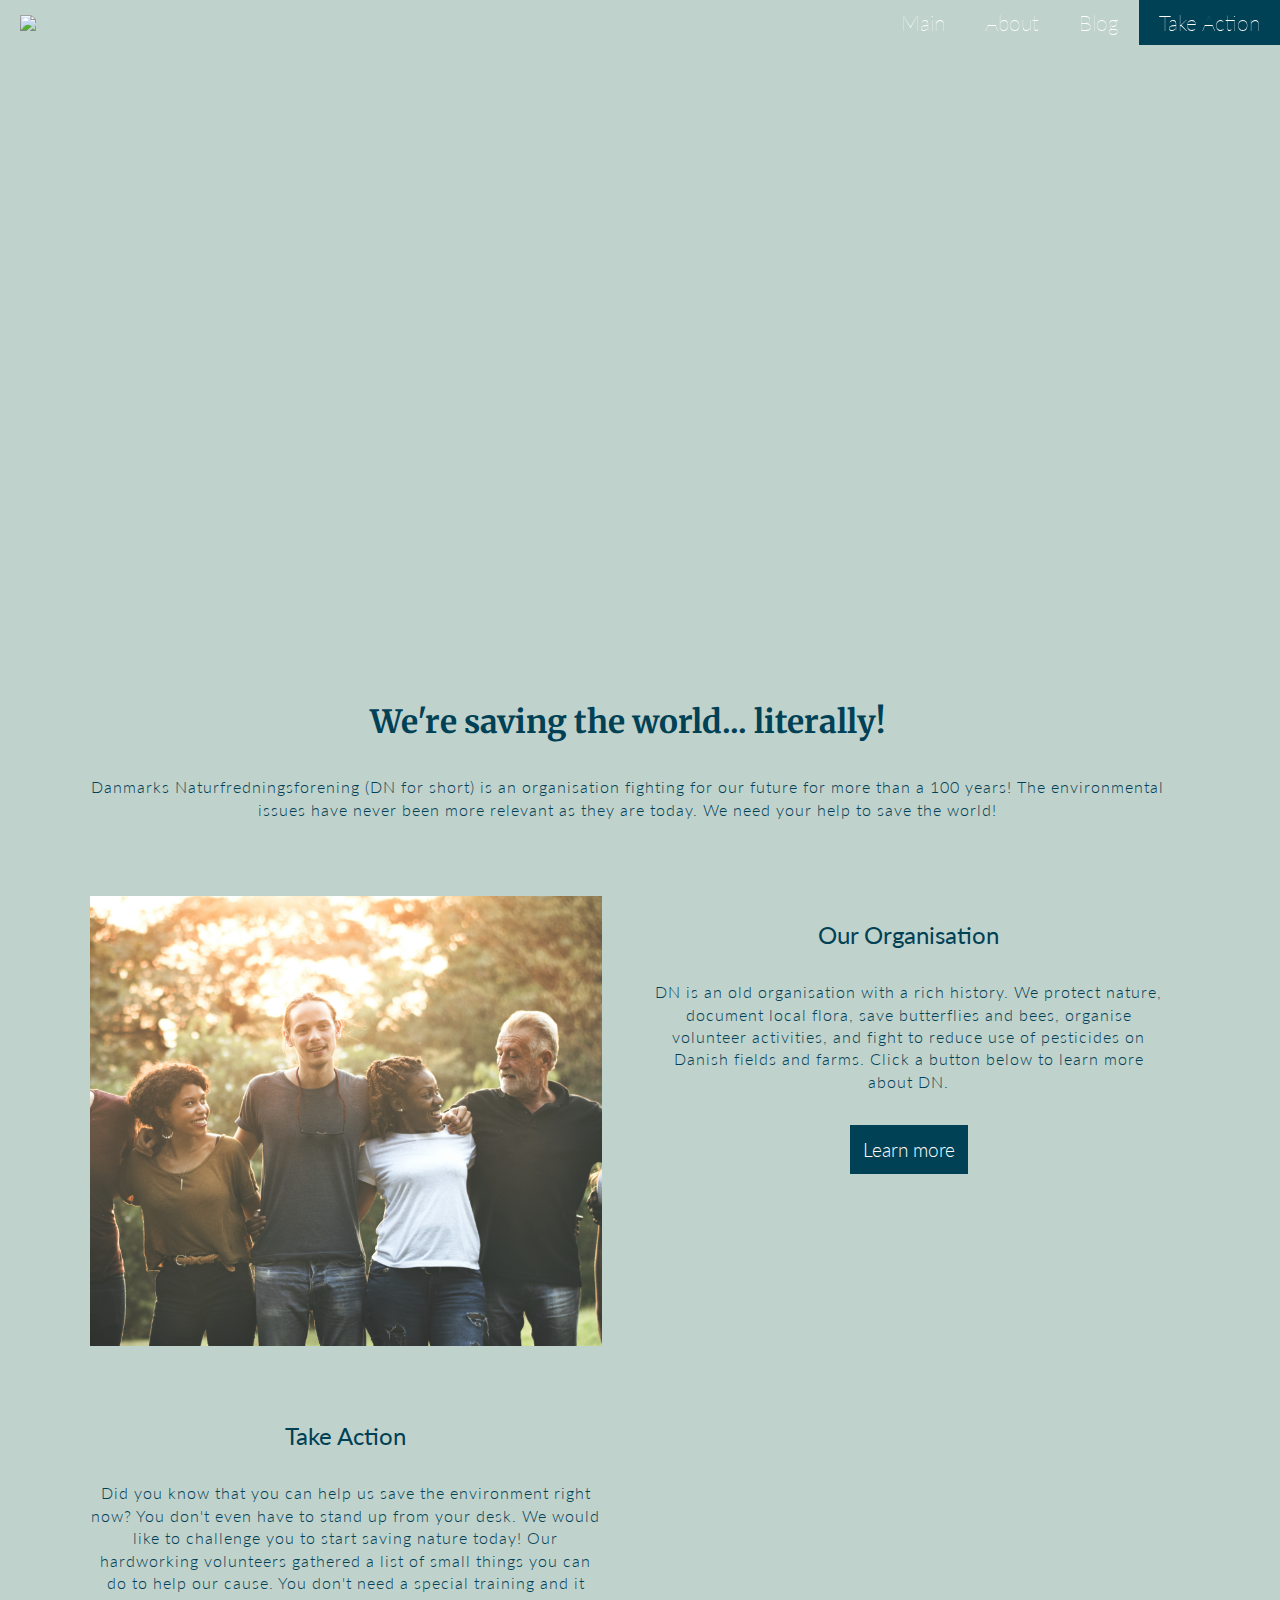
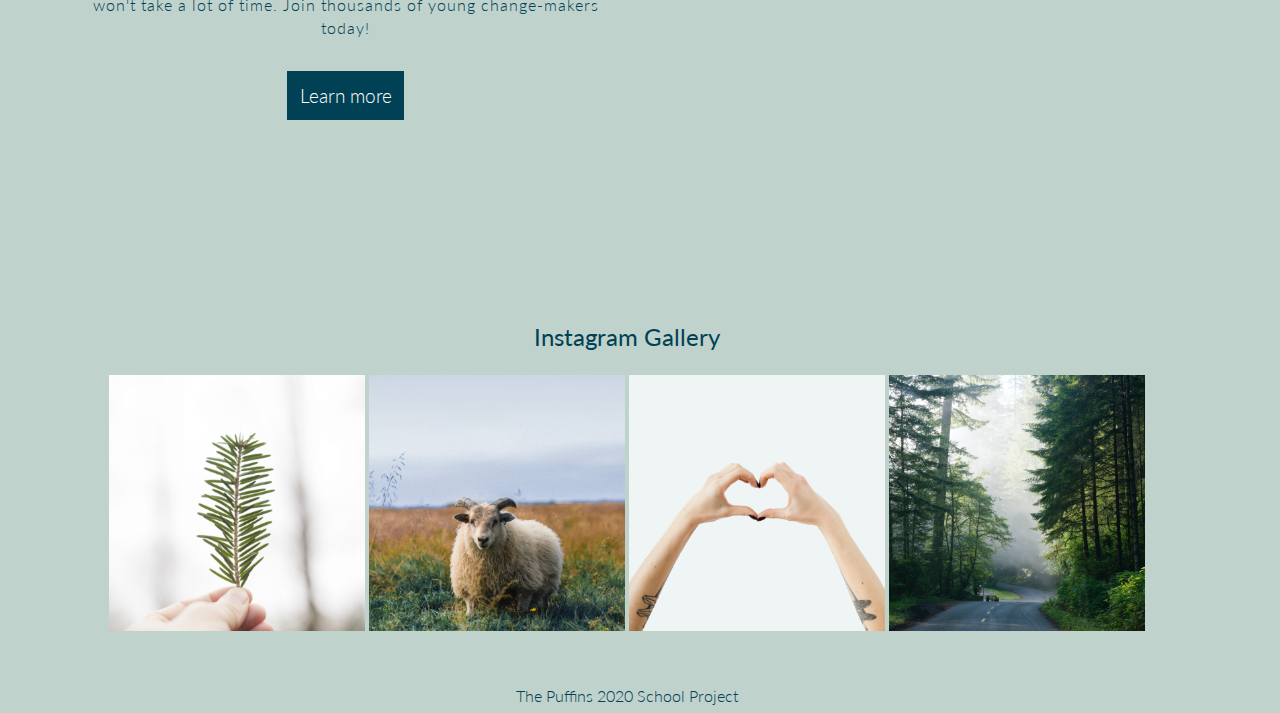
==== index.html @ 9ca1e56c "commit" ====
<!DOCTYPE html>
<html lang="english">

<head>
    <meta charset="utf-8">
    <meta name="viewport" content="width=device-width, initial-scale=1.0">
    <title>#5things you can do to save the world!</title>
    <link rel="stylesheet" href="style.css">
</head>

<body>

    <nav>
        <div id="logo"><a href="index.html"><img src="http://dn-brandguide.dk.dev.gorm.agency/wp-content/themes/GLZiStandardWordpress/images/dn-logo.png"></a></div>
        <ul>
            <li><a href="index.html">Main</a></li>
            <li><a href="about.html">About</a></li>
            <li><a href="soon.html">Blog</a></li>
            <li class="wow"><a href="action.html">Take Action</a></li>
        </ul>
    </nav>
 <header></header>
    <div class="content">


        <article>
            <h2>We're saving the world... literally!</h2>
            <p>Danmarks Naturfredningsforening (DN for short) is an organisation fighting for our future for more than a 100 years! The environmental issues have never been more relevant as they are today. We need your help to save the world!</p>
        </article>

        <div class="picture1"></div>
        <div class="description1">
            <h3>Our Organisation</h3>
            <p>DN is an old organisation with a rich history. We protect nature, document local flora, save butterflies and bees, organise volunteer activities, and fight to reduce use of pesticides on Danish fields and farms. Click a button below to learn more about DN.</p>

            <a href="about.html"><button>Learn more</button></a>


        </div>

        <div class="picture2"></div>
        <div class="description2">
            <h3>Take Action</h3>
            <p>Did you know that you can help us save the environment right now? You don't even have to stand up from your desk. We would like to challenge you to start saving nature today! Our hardworking volunteers gathered a list of small things you can do to help our cause. You don't need a special training and it won't take a lot of time. Join thousands of young change-makers today! </p>

            <a href="action.html"><button>Learn more</button></a>

        </div>

        <div class="gallery">
            <h3>Instagram Gallery</h3>

            <img src="img/insta1.png">
            <img src="img/insta2.png">
            <img src="img/insta3.png">
            <img src="img/insta4.png">

        </div>

        <footer>The Puffins 2020 School Project</footer>
    </div>
</body>

</html>
---- style.css ----
@import url('https://fonts.googleapis.com/css2?family=Lato:ital,wght@0,100;0,300;0,400;0,700;1,100;1,300;1,400;1,700&family=Merriweather:ital,wght@0,300;0,400;0,700;0,900;1,300;1,400;1,700;1,900&display=swap');

body {
    background-color: #C0D2CC;
    font-family: 'Lato', sans-serif;
    font-weight: 300;
    color: #004155;
    margin: 0px;
    overflow-x: hidden
}

button {
    background-color: #004155;
    padding: 0.8rem;
    font-size: 1.2rem;
    font-weight: 300;
    border: none;
    color: white;
    outline: none;
    margin: 0.5rem;
    font-family: 'Lato', sans-serif;
}

button > a {
    color:white;
}

p > a {
    color: #EDE937;
    padding: 1px;
}

p > a:hover {
    background-color: #004155;
}

p > a:active {
    background-color: #EDE937;
}

nav {
    color: white;
    font-size: 1.3rem;
    position: sticky;
    z-index: 5;
    top: 0;
}

ul {
    display: flex;
    flex-flow: nowrap;
    flex-direction: row;
    justify-content: flex-end;
    list-style: none;
    margin: 0;
    padding: 0;
}

ul .wow {
    background-color: #004155;
}

li {
    padding: 10px;
}

nav a {
    color: white;
    text-decoration: none;
    padding: 10px;
}

nav a:hover,
nav li:hover {
    background-color: #004155;
    border: none;
}

nav a:active,
nav li:active,
button:active,
button:hover {
    background-color: #EDE937;
    color: #004155;
    border: none;
}

#logo {
    position: absolute;
    z-index: 5;
    top: 10px;
    left: 10px;
}

#title {
    position: absolute;
    top: 35%;
    left: 3%;
    padding: 1rem;
    width: 35%;
}

a {
    text-decoration: none;
    font-weight: 100;
}

/*Text Decoration*/

h1 {
    font-family: 'Merriweather', serif;
    font-size: 3rem;
    text-transform: capitalize;
}

h2 {
    font-family: 'Merriweather', serif;
    font-size: 2rem;
}

h3 {
    font-size: 1.5rem;
    font-weight: 400;
}

p {
    padding-top: 0.5rem;
    padding-bottom: 0.5rem;
    line-height: 1.4rem;
    letter-spacing: 1px;
}

/*Images*/

.gallery > img {
    height: 20vw;
    width: 20vw;
}

.gallery > img:hover {
    filter:brightness(110%);
}

/*Slides with challenges*/

#all_slides {}

.slide {
    border: 3px white solid;
    height: 400px;
    width: 600px;
    border-radius: 1rem;
    position: absolute;
    margin: 1rem;
    padding: 1rem;
}

.slide:hover {
    -webkit-animation: bounce-top 0.9s both;
    animation: bounce-top 0.9s both;
}

.slide:hover {
	-webkit-animation: slide-top 0.5s cubic-bezier(0.250, 0.460, 0.450, 0.940) both;
	        animation: slide-top 0.5s cubic-bezier(0.250, 0.460, 0.450, 0.940) both;
}

.position1 {
    left: 37%;
    top: 23%;
}

.position2 {
    left: 40%;
    top: 26%
}

.position3 {
    left: 43%;
    top: 29%;
}

.position4 {
    left: 46%;
    top: 32%
}

.position5 {
    left: 49%;
    top: 35%;
}

#one {
    background-color: #B7CAD4;
}

#two {
    background-color: #8F8582;
}

#three {
    background-color: #3C6359;
}

#four {
    background-color: #EDE937;
}

#five {
    background-color: #C0D2CC;
}

/*Grid on index page*/

.content {
    display: grid;
    grid-gap: 4vw;
    grid-template-columns: 40vw 40vw;
    grid-template-areas:
        "article article"
        "pic1 desc1"
        "desc2 pic2"
        "gallery gallery"
        "footer footer";
    margin-left: 7vw;
    margin-right: 7vw;
    text-align: center;
}

header {
    background-image: url("img/woman.png");
    background-repeat: no-repeat;
    background-size: cover;
    background-position:center;
    height: 70vh;
    width: 100%;
    top: 0px;
    left: 0px;
    z-index: 1;
}

article {
    grid-area: article;
}

.picture1 {
    grid-area: pic1;
    background-image: url(img/people1.png);
    background-size:cover;
    background-repeat:no-repeat;
    width: 100%;
    min-height: 50vh;
}

.description1 {
    grid-area: desc1;
    text-align: center;
}

.picture2 {
    grid-area: pic2;
    background-image: url(img/people2.png);
    background-size:cover;
    background-repeat:no-repeat;
    width: 100%;
    min-height: 50vh;
}

.description2 {
    grid-area: desc2;
}

.gallery {
    grid-area: gallery;
}

footer {
    grid-area: footer;
    margin-bottom: 0.5rem;
}

/*Animations*/

/* ----------------------------------------------
 * Generated by Animista on 2020-10-13 11:2:57
 * Licensed under FreeBSD License.
 * See http://animista.net/license for more info.
 * w: http://animista.net, t: @cssanimista
 * ---------------------------------------------- */

/**
 * ----------------------------------------
 * animation slide-top
 * ----------------------------------------
 */
@-webkit-keyframes slide-top {
  0% {
    -webkit-transform: translateY(0);
            transform: translateY(0);
  }
  100% {
    -webkit-transform: translateY(-100px);
            transform: translateY(-100px);
  }
}
@keyframes slide-top {
  0% {
    -webkit-transform: translateY(0);
            transform: translateY(0);
  }
  100% {
    -webkit-transform: translateY(-100px);
            transform: translateY(-100px);
  }
}
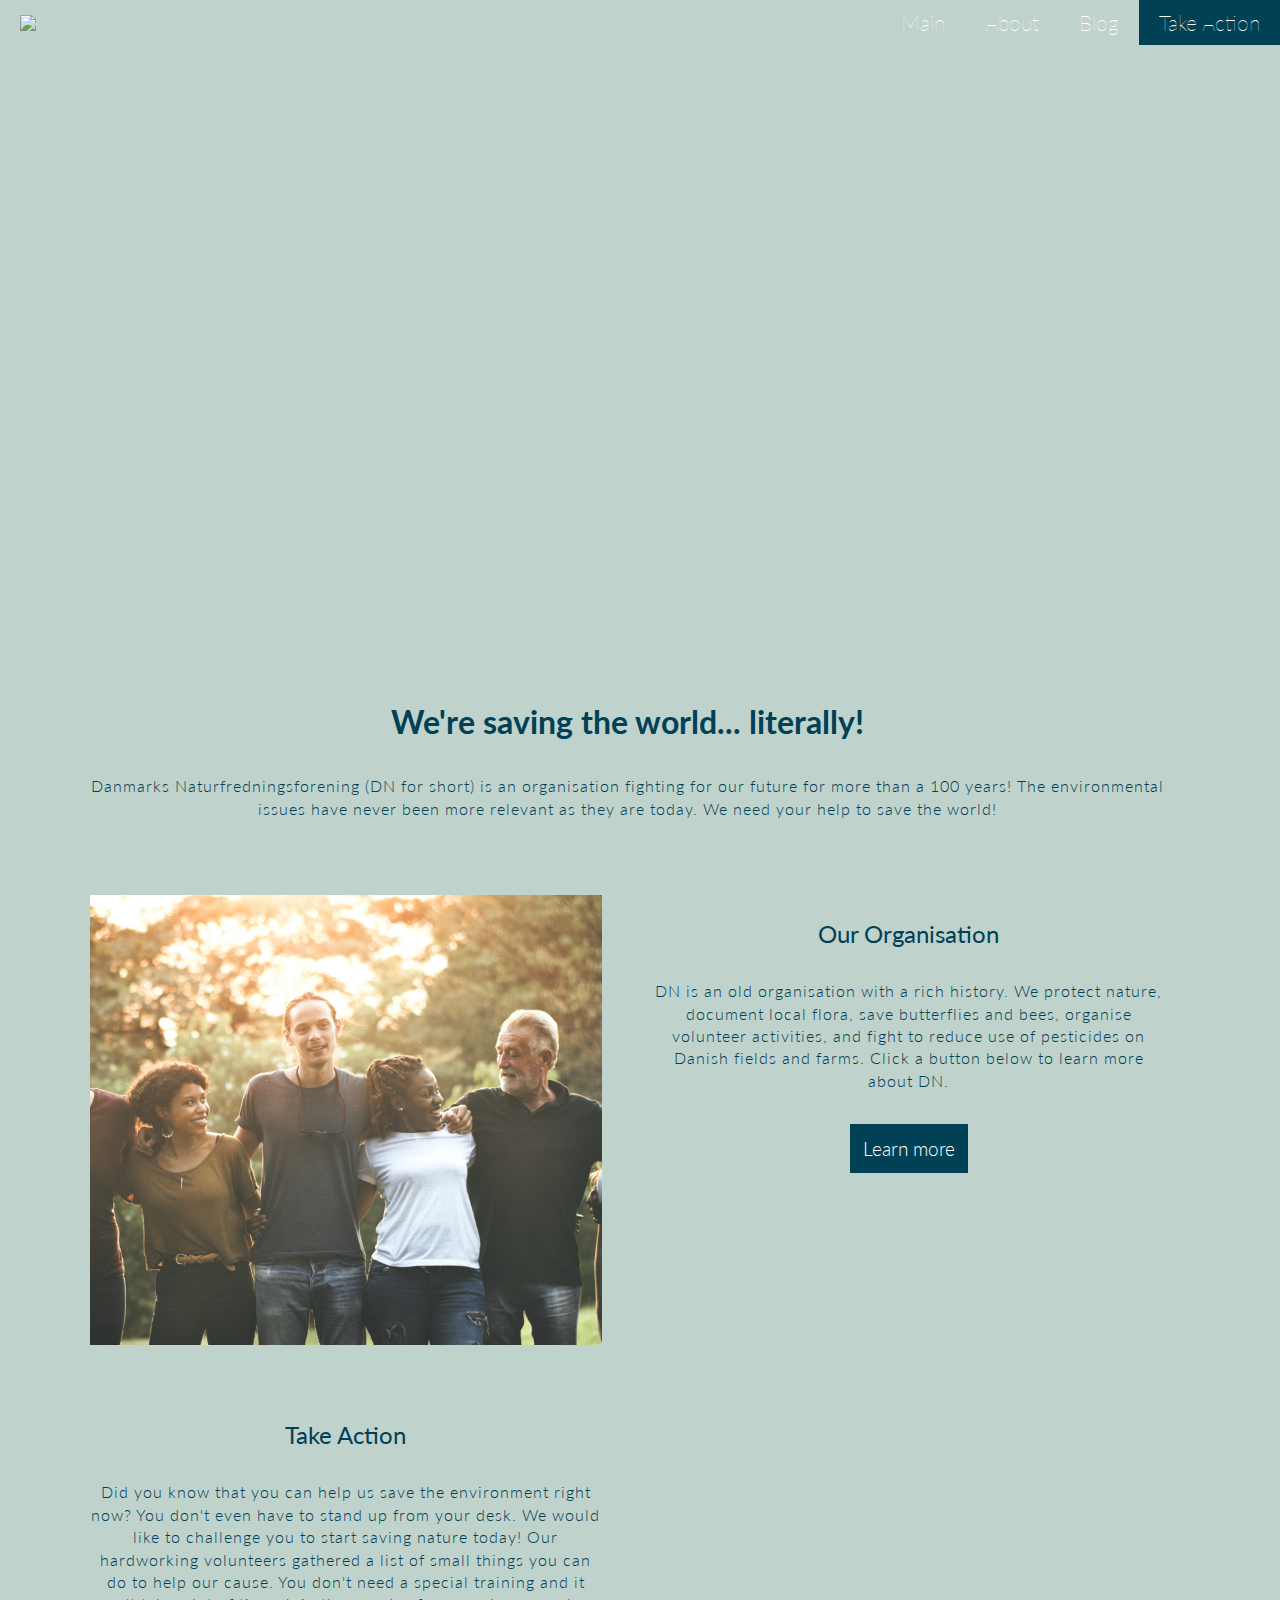
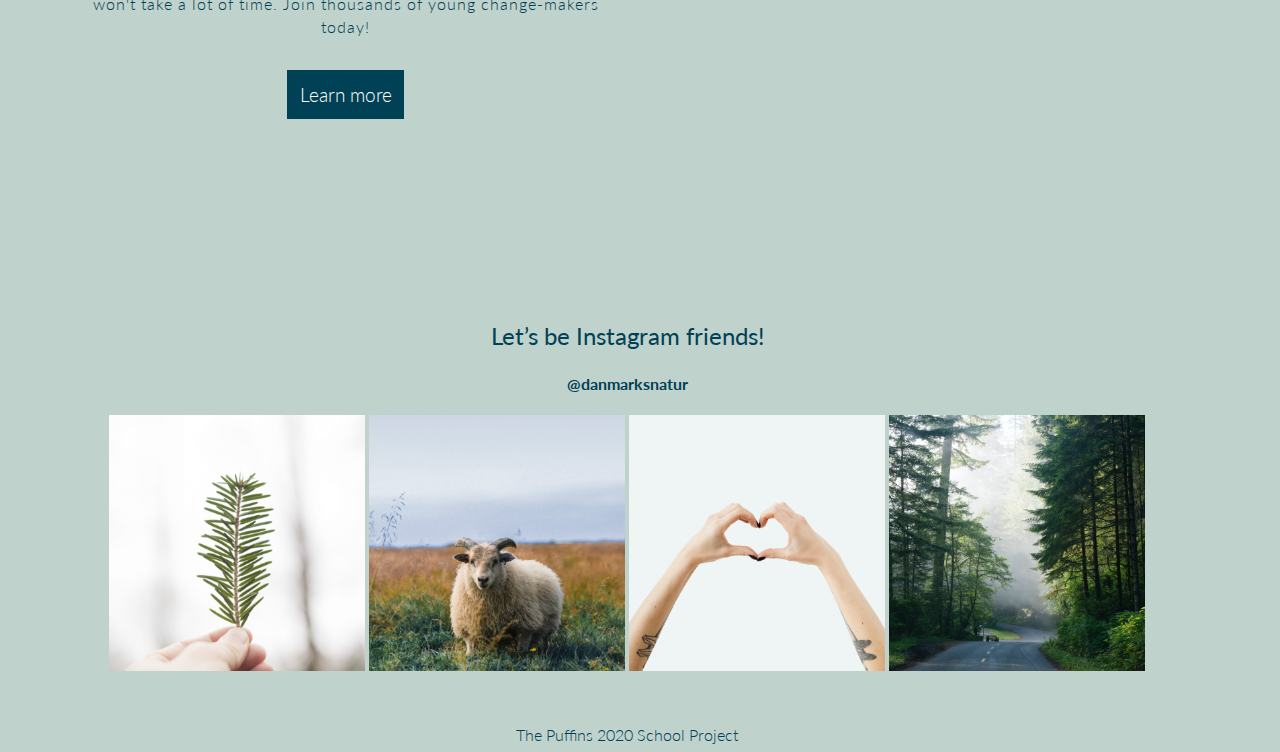
==== commit 6e9f7759: "text changed" ====
--- a/index.html
+++ b/index.html
@@ -48,7 +48,8 @@
         </div>
 
         <div class="gallery">
-            <h3>Instagram Gallery</h3>
+            <h3>Let’s be Instagram friends!</h3>
+            <h4>@danmarksnatur</h4>
 
             <img src="img/insta1.png">
             <img src="img/insta2.png">
--- a/style.css
+++ b/style.css
@@ -1,4 +1,4 @@
-@import url('https://fonts.googleapis.com/css2?family=Lato:ital,wght@0,100;0,300;0,400;0,700;1,100;1,300;1,400;1,700&family=Merriweather:ital,wght@0,300;0,400;0,700;0,900;1,300;1,400;1,700;1,900&display=swap');
+@import url('https://fonts.googleapis.com/css2?family=Lato&display=swap');
 
 body {
     background-color: #C0D2CC;
@@ -41,7 +41,7 @@
 nav {
     color: white;
     font-size: 1.3rem;
-    position: sticky;
+    position:relative;
     z-index: 5;
     top: 0;
 }
@@ -86,7 +86,7 @@
 }
 
 #logo {
-    position: absolute;
+    position:absolute;
     z-index: 5;
     top: 10px;
     left: 10px;
@@ -108,13 +108,13 @@
 /*Text Decoration*/
 
 h1 {
-    font-family: 'Merriweather', serif;
+    font-family: 'Lato', sans-serif;
     font-size: 3rem;
     text-transform: capitalize;
 }
 
 h2 {
-    font-family: 'Merriweather', serif;
+    font-family: 'Lato', sans-serif;
     font-size: 2rem;
 }
 
@@ -191,23 +191,28 @@
 }
 
 #one {
-    background-color: #B7CAD4;
+    background-image: url(img/article.png);
+    background-size: cover;
 }
 
 #two {
-    background-color: #8F8582;
+    background-image: url(img/image-from-rawpixel-id-935105-original.png);
+    background-size: cover;
 }
 
 #three {
-    background-color: #3C6359;
+    background-image: url(img/mobilepay-take-your-business-to-the-next-level-with-mobile-payments.png);
+    background-size: cover;
 }
 
 #four {
-    background-color: #EDE937;
+    background-image: url(img/image-from-rawpixel-id-511741-jpeg@2x.png);
+    background-size: cover;
 }
 
 #five {
-    background-color: #C0D2CC;
+    background-image: url(img/image-from-rawpixel-id-559968-jpeg@2x.png);
+    background-size: cover;
 }
 
 /*Grid on index page*/
@@ -315,3 +320,32 @@
 }
 
 
+/*VIDEO*/
+
+video {
+	height: 100vh;
+	left: 0;
+	object-fit: cover;
+	top: 0;
+	width: 100%;
+}
+
+
+.video-text-container {
+    margin-top: 5vw;
+}
+
+.play {
+    width: 8vw;
+    text-align: center;
+    vertical-align: middle;
+    margin-top: 7vw;
+}
+
+.play:hover {
+
+    width: 14vw;
+    text-align: center;
+    vertical-align: middle;
+    margin-top: 5vw;
+}
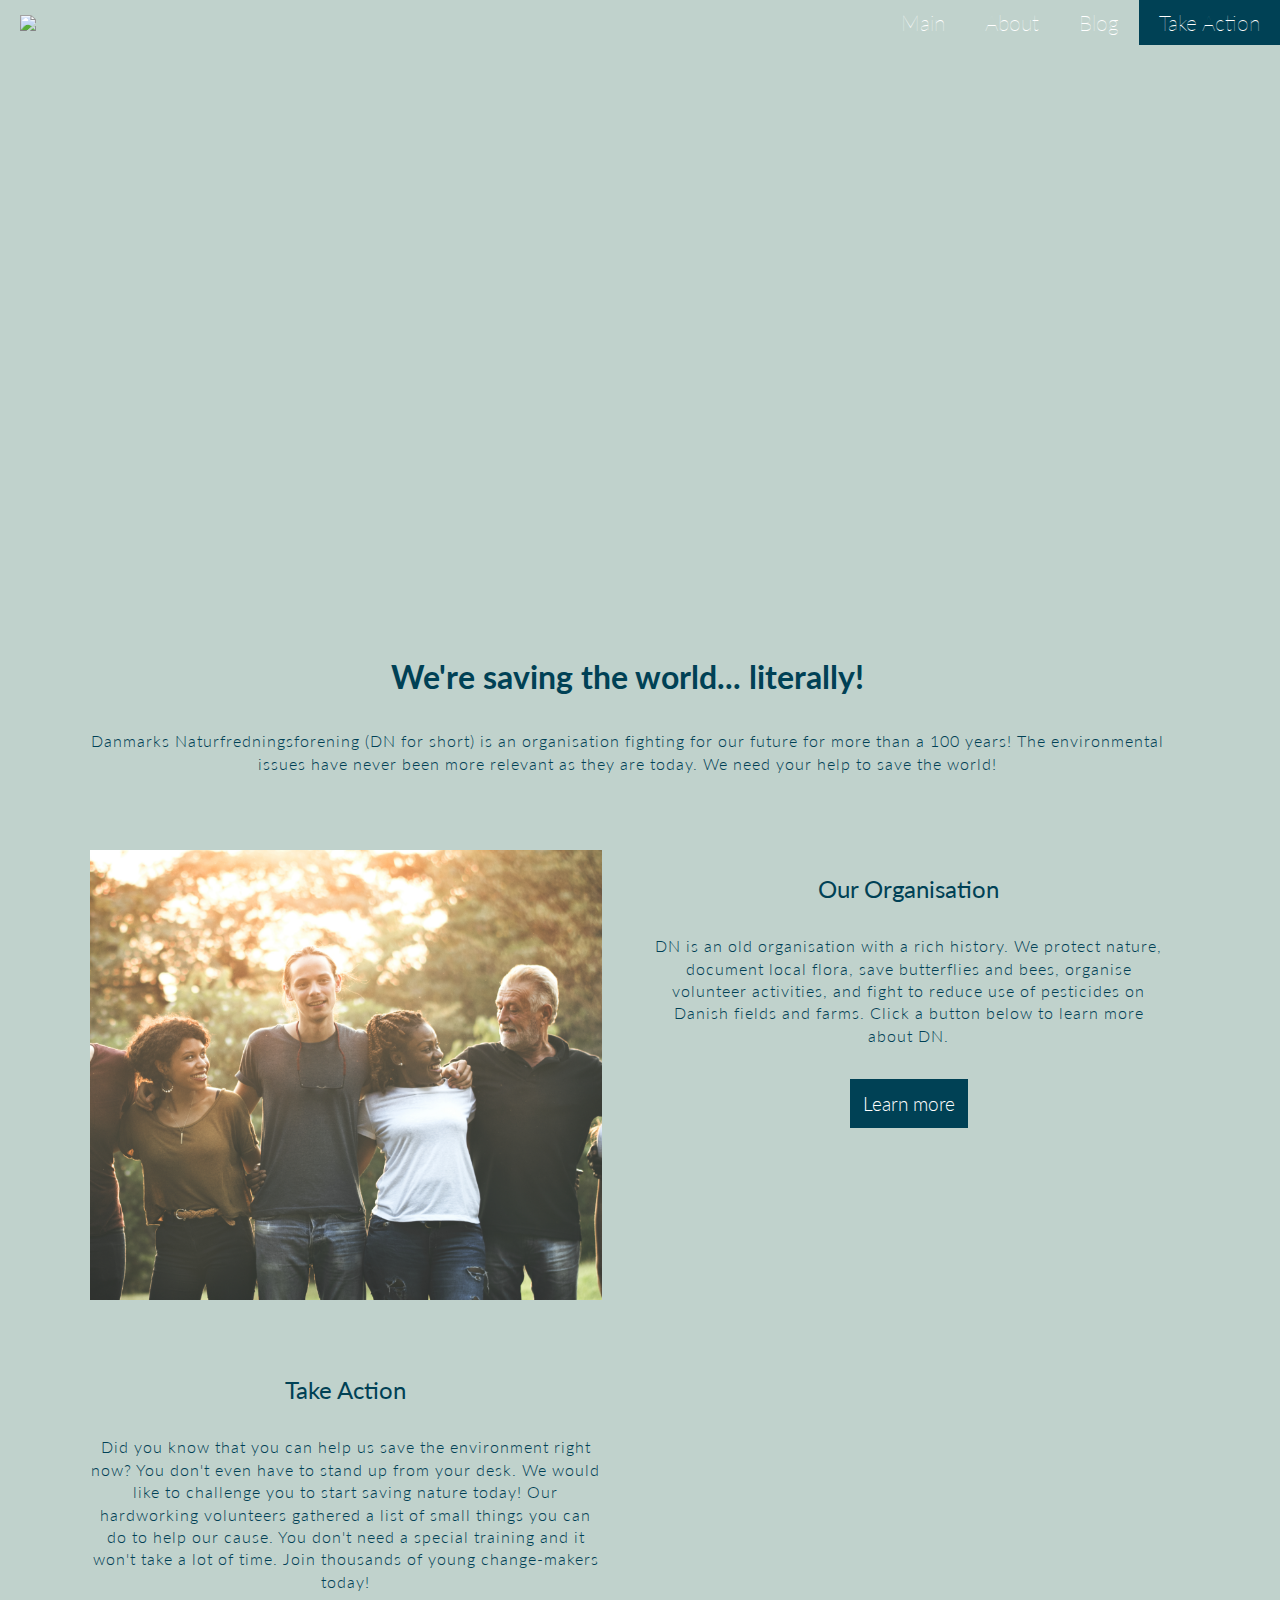
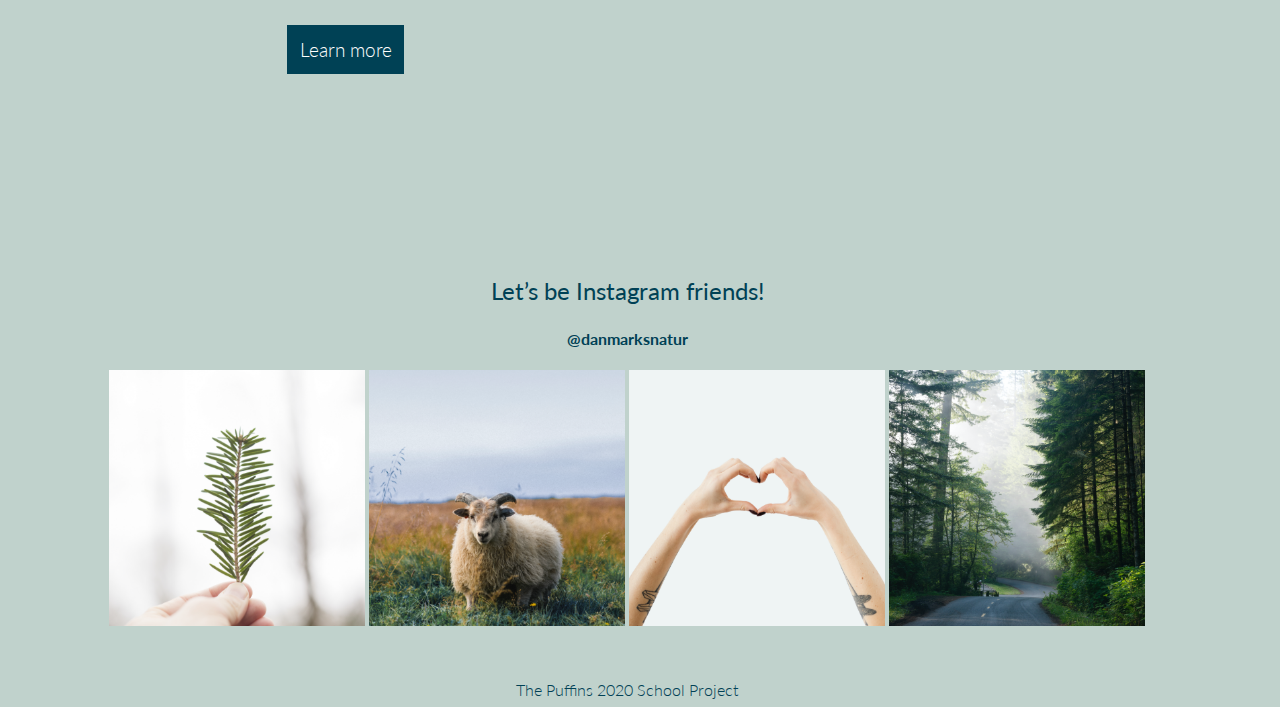
==== commit 442cdfb2: "navigation on top of the pic" ====
--- a/index.html
+++ b/index.html
@@ -9,7 +9,7 @@
 </head>
 
 <body>
-
+<div class="header">
     <nav>
         <div id="logo"><a href="index.html"><img src="http://dn-brandguide.dk.dev.gorm.agency/wp-content/themes/GLZiStandardWordpress/images/dn-logo.png"></a></div>
         <ul>
@@ -19,7 +19,7 @@
             <li class="wow"><a href="action.html">Take Action</a></li>
         </ul>
     </nav>
- <header></header>
+    </div>
     <div class="content">
 
 
--- a/style.css
+++ b/style.css
@@ -41,7 +41,7 @@
 nav {
     color: white;
     font-size: 1.3rem;
-    position:relative;
+    position: relative;
     z-index: 5;
     top: 0;
 }
@@ -232,7 +232,7 @@
     text-align: center;
 }
 
-header {
+.header {
     background-image: url("img/woman.png");
     background-repeat: no-repeat;
     background-size: cover;
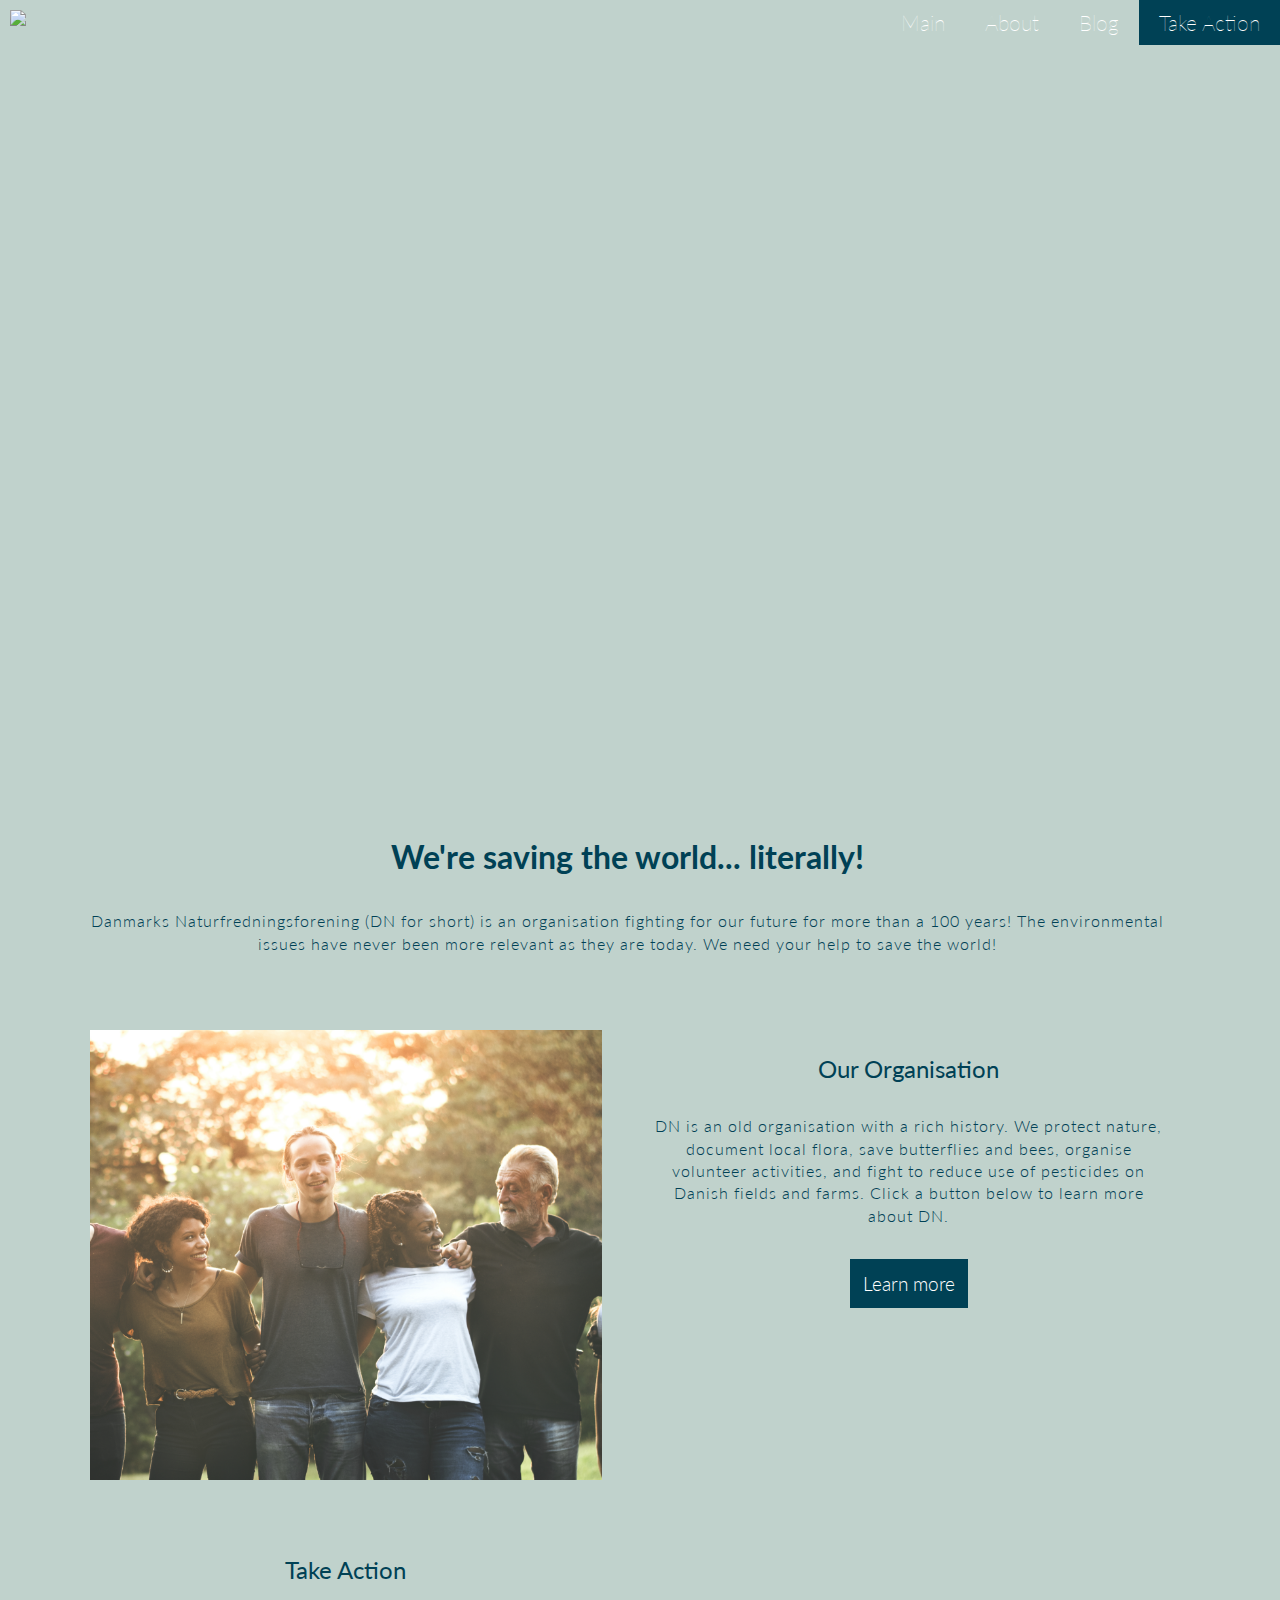
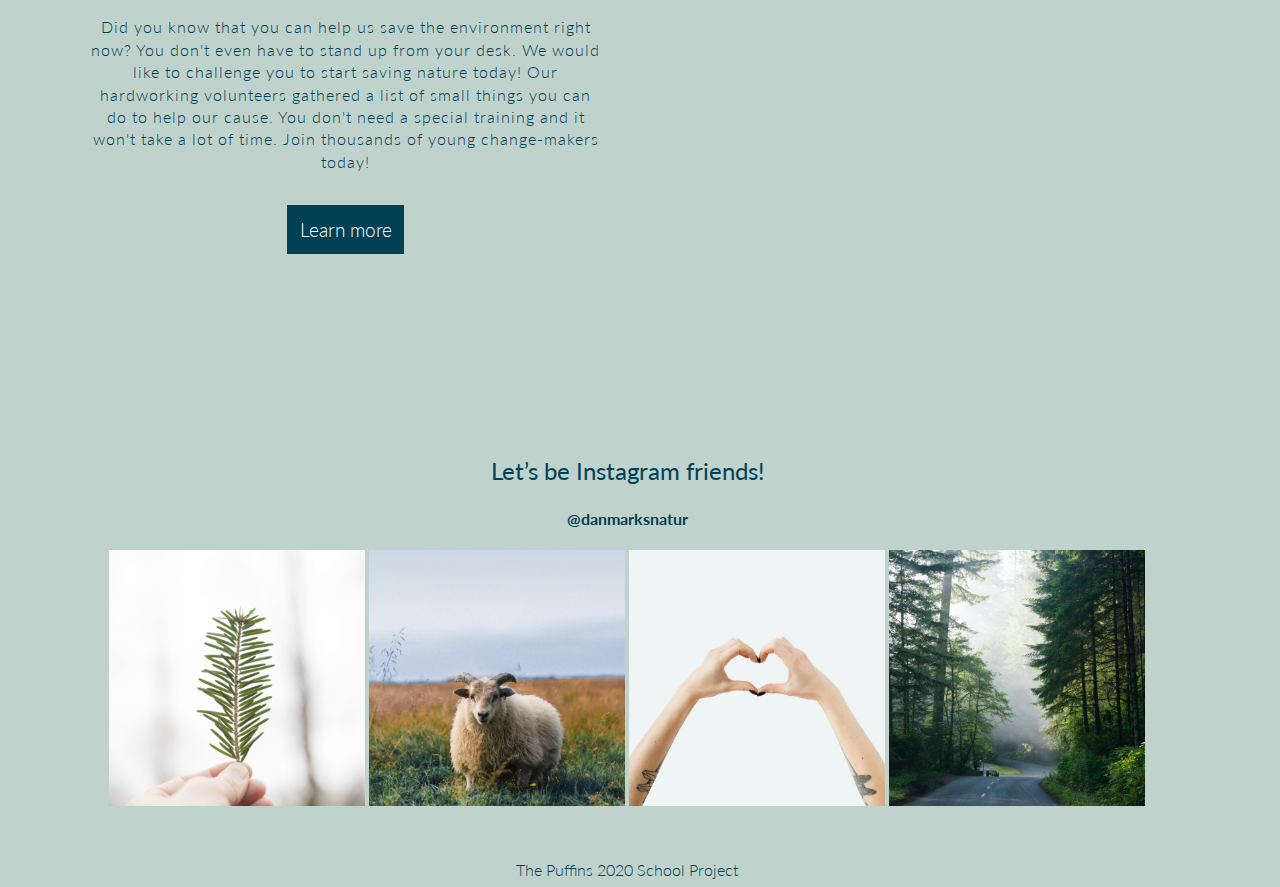
==== commit 25351cf8: "logo" ====
--- a/index.html
+++ b/index.html
@@ -10,8 +10,8 @@
 
 <body>
 <div class="header">
-    <nav>
         <div id="logo"><a href="index.html"><img src="http://dn-brandguide.dk.dev.gorm.agency/wp-content/themes/GLZiStandardWordpress/images/dn-logo.png"></a></div>
+        <nav>
         <ul>
             <li><a href="index.html">Main</a></li>
             <li><a href="about.html">About</a></li>
--- a/style.css
+++ b/style.css
@@ -237,7 +237,7 @@
     background-repeat: no-repeat;
     background-size: cover;
     background-position:center;
-    height: 70vh;
+    height: 90vh;
     width: 100%;
     top: 0px;
     left: 0px;
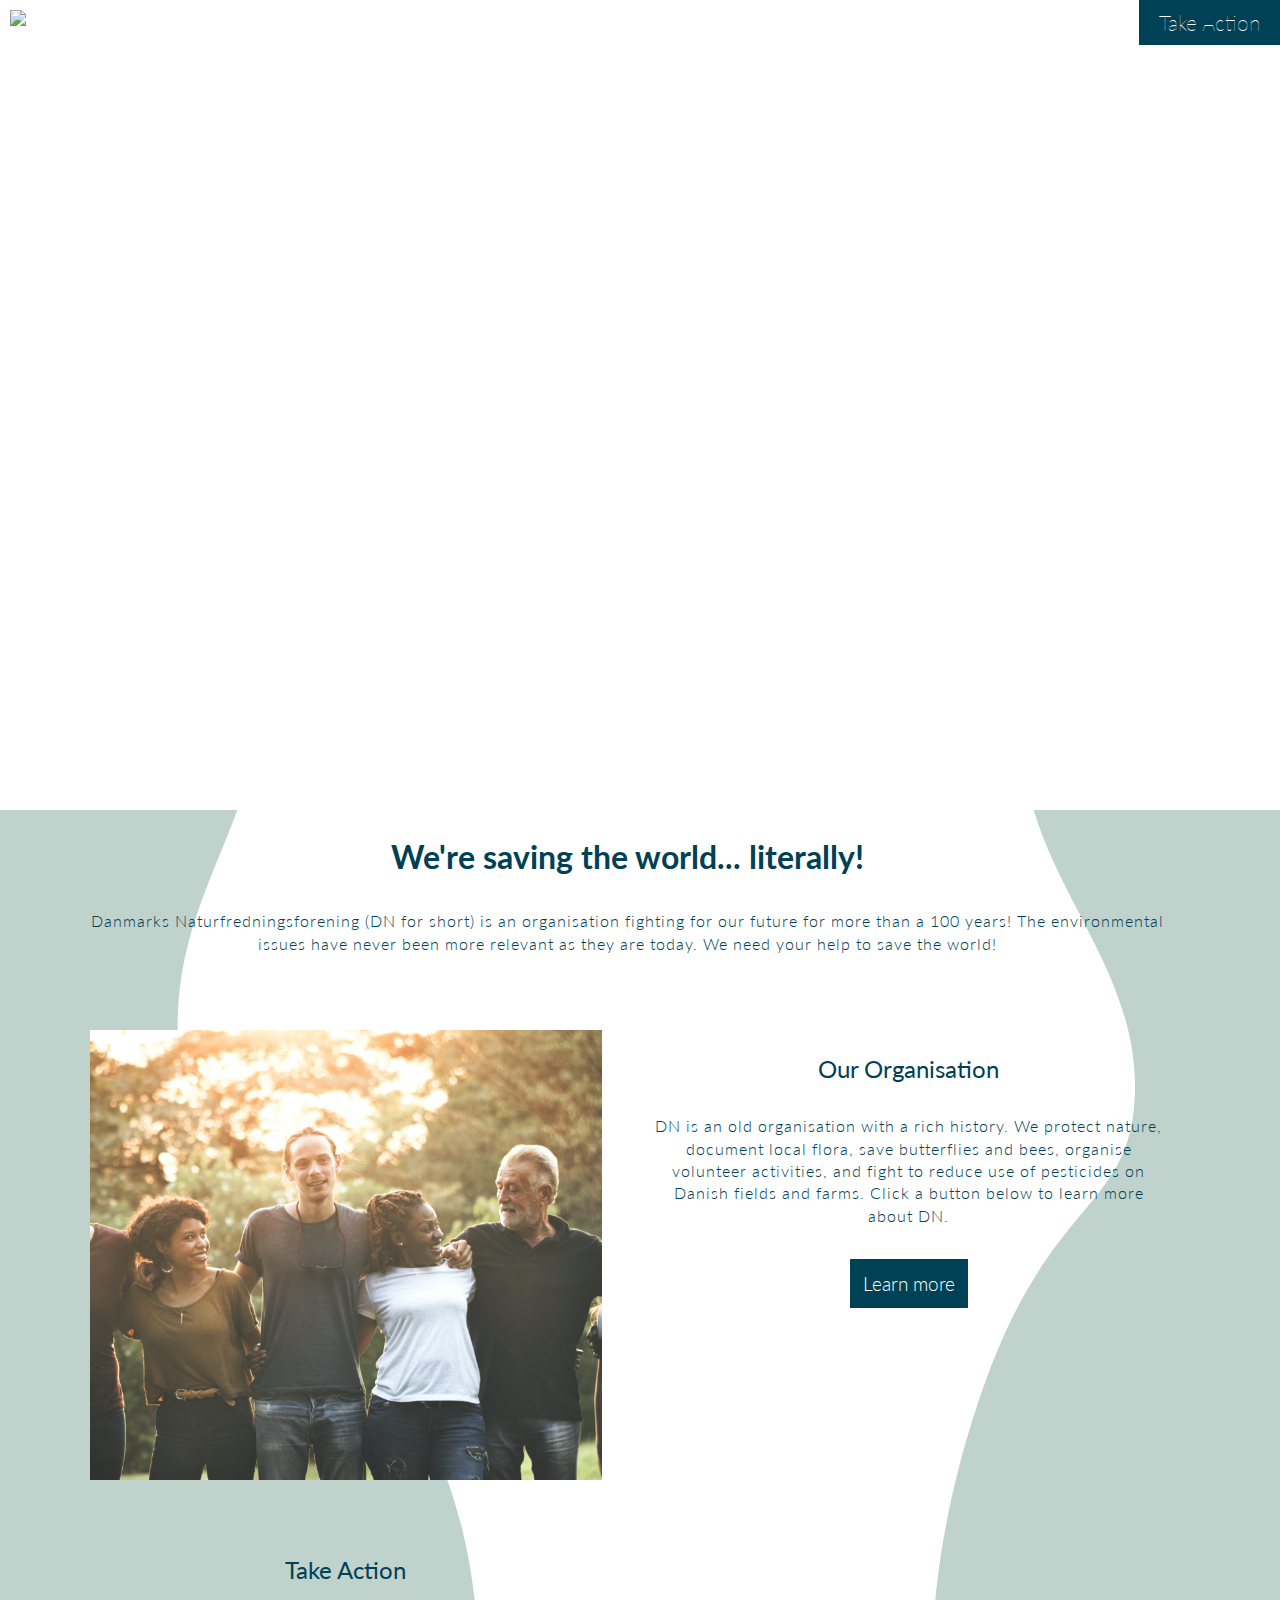
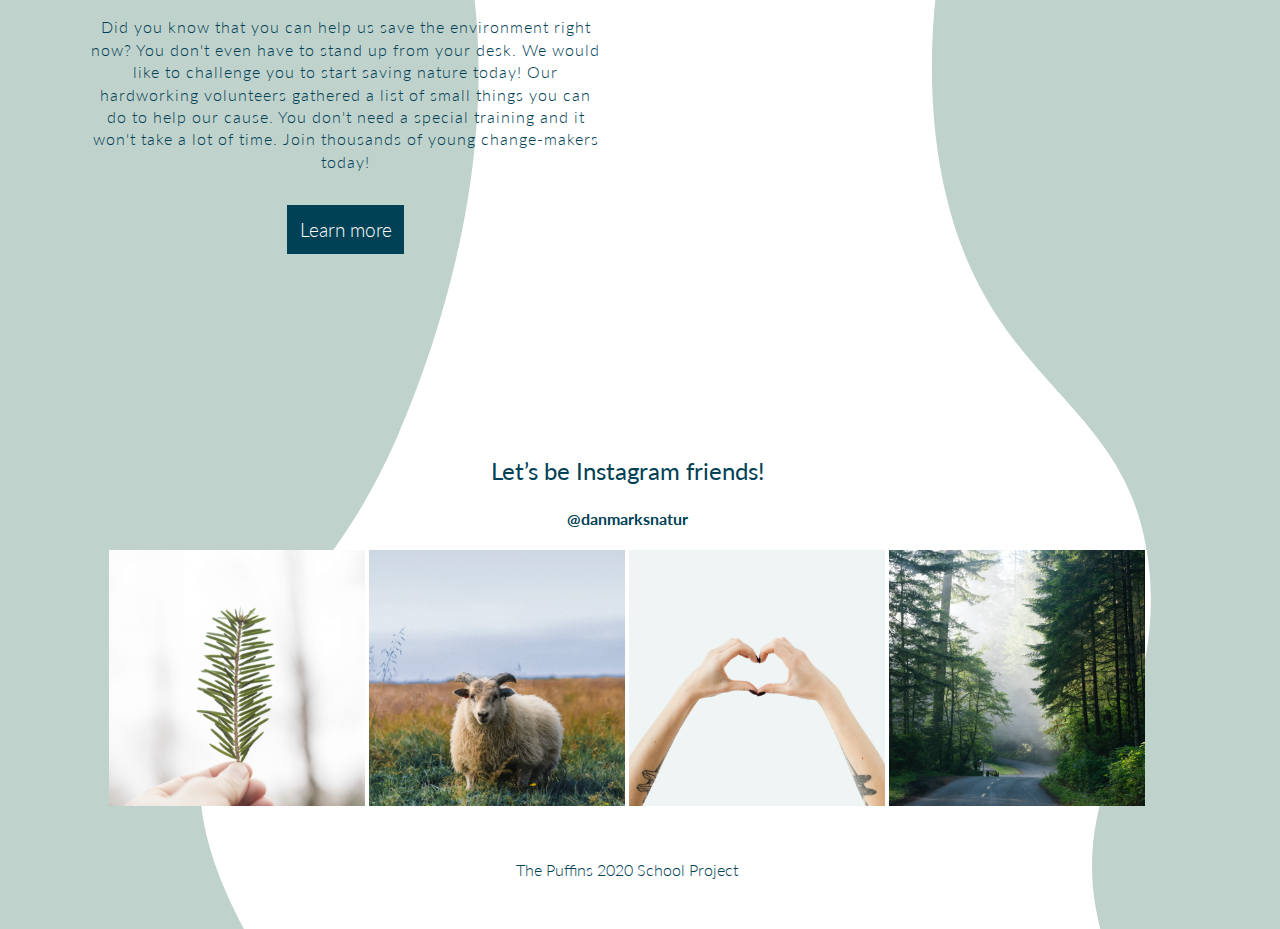
==== commit 5f37c367: "curves added" ====
--- a/index.html
+++ b/index.html
@@ -27,6 +27,9 @@
             <h2>We're saving the world... literally!</h2>
             <p>Danmarks Naturfredningsforening (DN for short) is an organisation fighting for our future for more than a 100 years! The environmental issues have never been more relevant as they are today. We need your help to save the world!</p>
         </article>
+
+        <div class="curve-left"></div>
+        <div class="curve-right"></div>
 
         <div class="picture1"></div>
         <div class="description1">
--- a/style.css
+++ b/style.css
@@ -1,7 +1,7 @@
 @import url('https://fonts.googleapis.com/css2?family=Lato&display=swap');
 
 body {
-    background-color: #C0D2CC;
+    background-color: #ffffff;
     font-family: 'Lato', sans-serif;
     font-weight: 300;
     color: #004155;
@@ -22,7 +22,7 @@
 }
 
 button > a {
-    color:white;
+    color: white;
 }
 
 p > a {
@@ -86,7 +86,7 @@
 }
 
 #logo {
-    position:absolute;
+    position: absolute;
     z-index: 5;
     top: 10px;
     left: 10px;
@@ -138,7 +138,7 @@
 }
 
 .gallery > img:hover {
-    filter:brightness(110%);
+    filter: brightness(110%);
 }
 
 /*Slides with challenges*/
@@ -161,8 +161,8 @@
 }
 
 .slide:hover {
-	-webkit-animation: slide-top 0.5s cubic-bezier(0.250, 0.460, 0.450, 0.940) both;
-	        animation: slide-top 0.5s cubic-bezier(0.250, 0.460, 0.450, 0.940) both;
+    -webkit-animation: slide-top 0.5s cubic-bezier(0.250, 0.460, 0.450, 0.940) both;
+    animation: slide-top 0.5s cubic-bezier(0.250, 0.460, 0.450, 0.940) both;
 }
 
 .position1 {
@@ -236,7 +236,7 @@
     background-image: url("img/woman.png");
     background-repeat: no-repeat;
     background-size: cover;
-    background-position:center;
+    background-position: center;
     height: 90vh;
     width: 100%;
     top: 0px;
@@ -251,8 +251,8 @@
 .picture1 {
     grid-area: pic1;
     background-image: url(img/people1.png);
-    background-size:cover;
-    background-repeat:no-repeat;
+    background-size: cover;
+    background-repeat: no-repeat;
     width: 100%;
     min-height: 50vh;
 }
@@ -265,8 +265,8 @@
 .picture2 {
     grid-area: pic2;
     background-image: url(img/people2.png);
-    background-size:cover;
-    background-repeat:no-repeat;
+    background-size: cover;
+    background-repeat: no-repeat;
     width: 100%;
     min-height: 50vh;
 }
@@ -299,35 +299,38 @@
  * ----------------------------------------
  */
 @-webkit-keyframes slide-top {
-  0% {
-    -webkit-transform: translateY(0);
-            transform: translateY(0);
-  }
-  100% {
-    -webkit-transform: translateY(-100px);
-            transform: translateY(-100px);
-  }
-}
+    0% {
+        -webkit-transform: translateY(0);
+        transform: translateY(0);
+    }
+
+    100% {
+        -webkit-transform: translateY(-100px);
+        transform: translateY(-100px);
+    }
+}
+
 @keyframes slide-top {
-  0% {
-    -webkit-transform: translateY(0);
-            transform: translateY(0);
-  }
-  100% {
-    -webkit-transform: translateY(-100px);
-            transform: translateY(-100px);
-  }
+    0% {
+        -webkit-transform: translateY(0);
+        transform: translateY(0);
+    }
+
+    100% {
+        -webkit-transform: translateY(-100px);
+        transform: translateY(-100px);
+    }
 }
 
 
 /*VIDEO*/
 
 video {
-	height: 100vh;
-	left: 0;
-	object-fit: cover;
-	top: 0;
-	width: 100%;
+    height: 100vh;
+    left: 0;
+    object-fit: cover;
+    top: 0;
+    width: 100%;
 }
 
 
@@ -349,3 +352,31 @@
     vertical-align: middle;
     margin-top: 5vw;
 }
+
+/*CURVES*/
+
+.curve-left {
+    width: 40vw;
+    height: 191vh;
+    background-image: url(svg/shape%201.svg);
+    background-repeat: no-repeat;
+    background-position: center;
+    background-size: cover;
+    position: absolute;
+    left: 0px;
+    z-index: -1;
+
+
+}
+
+.curve-right {
+    width: 30vw;
+    height: 191vh;
+    background-image: url(svg/shape%202.svg);
+    background-repeat: no-repeat;
+    background-position: center;
+    background-size: cover;
+    position: absolute;
+    right: 0px;
+    z-index: -1;
+}
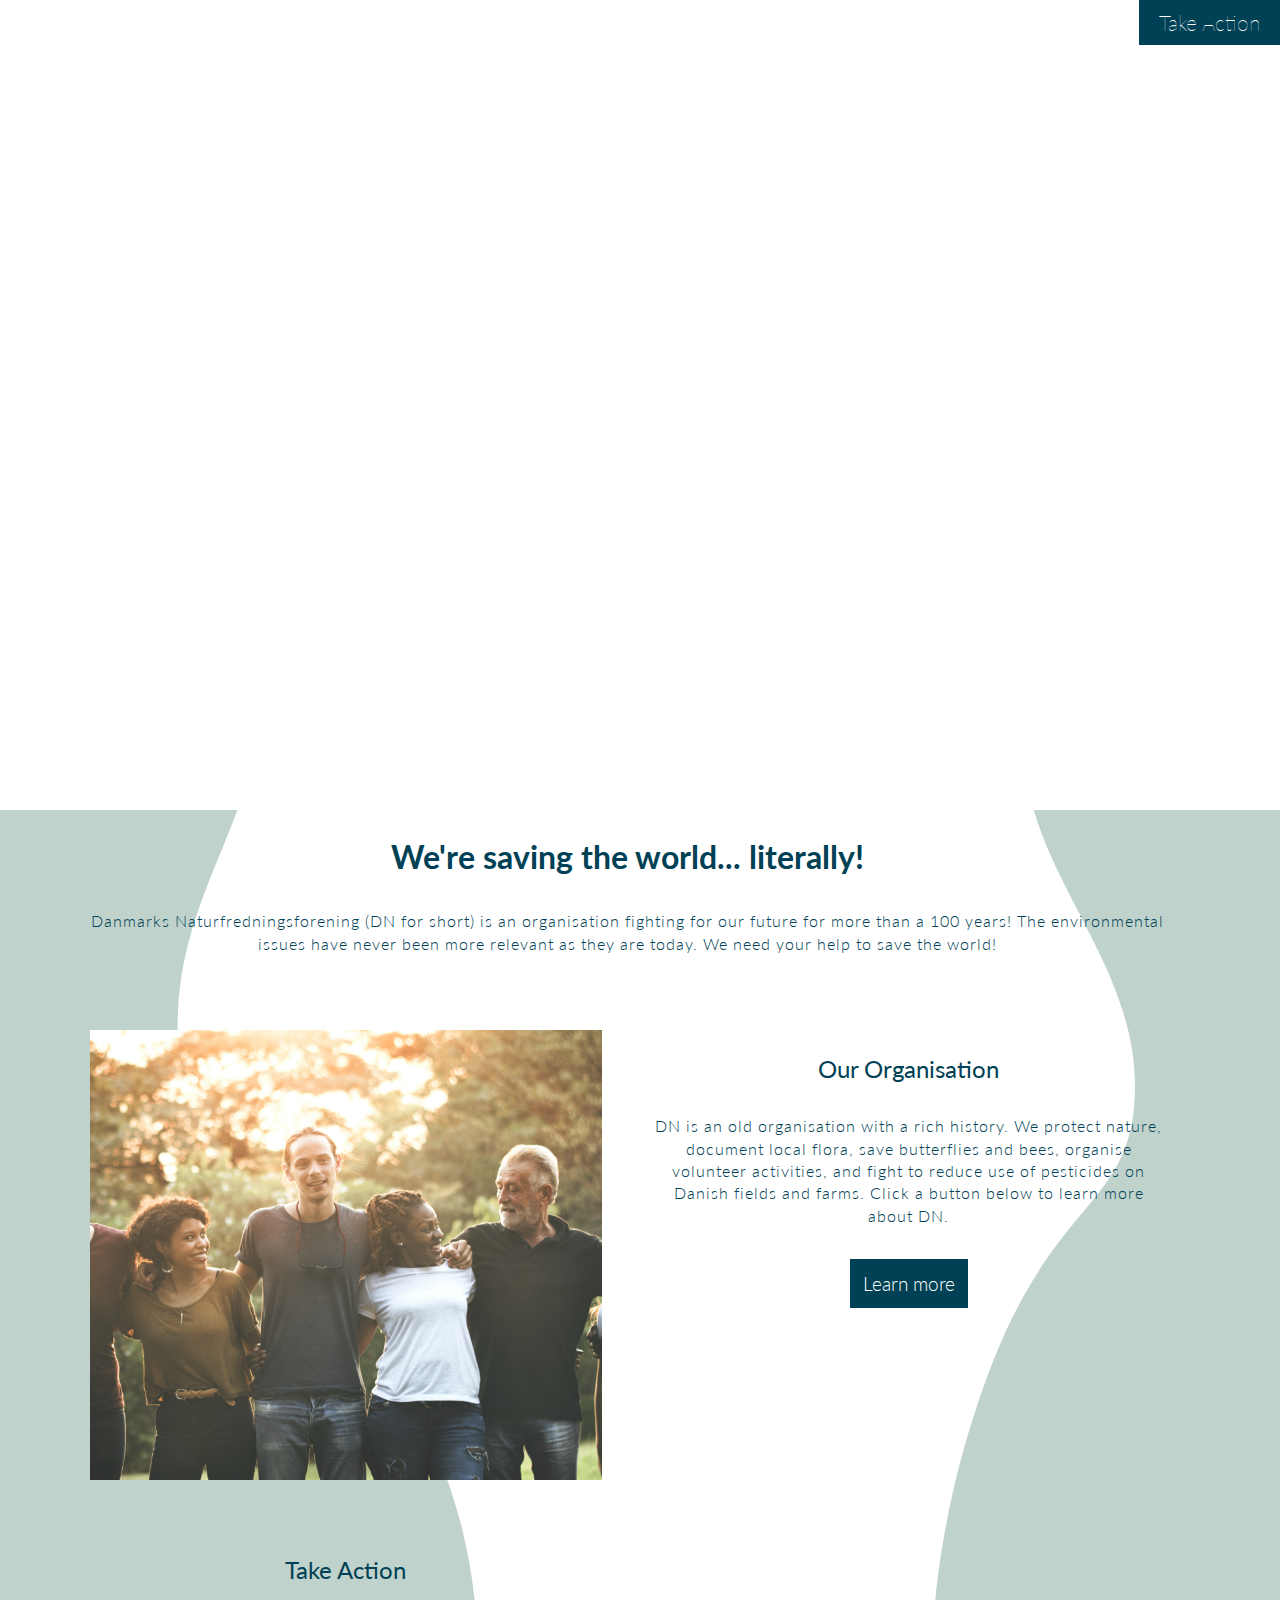
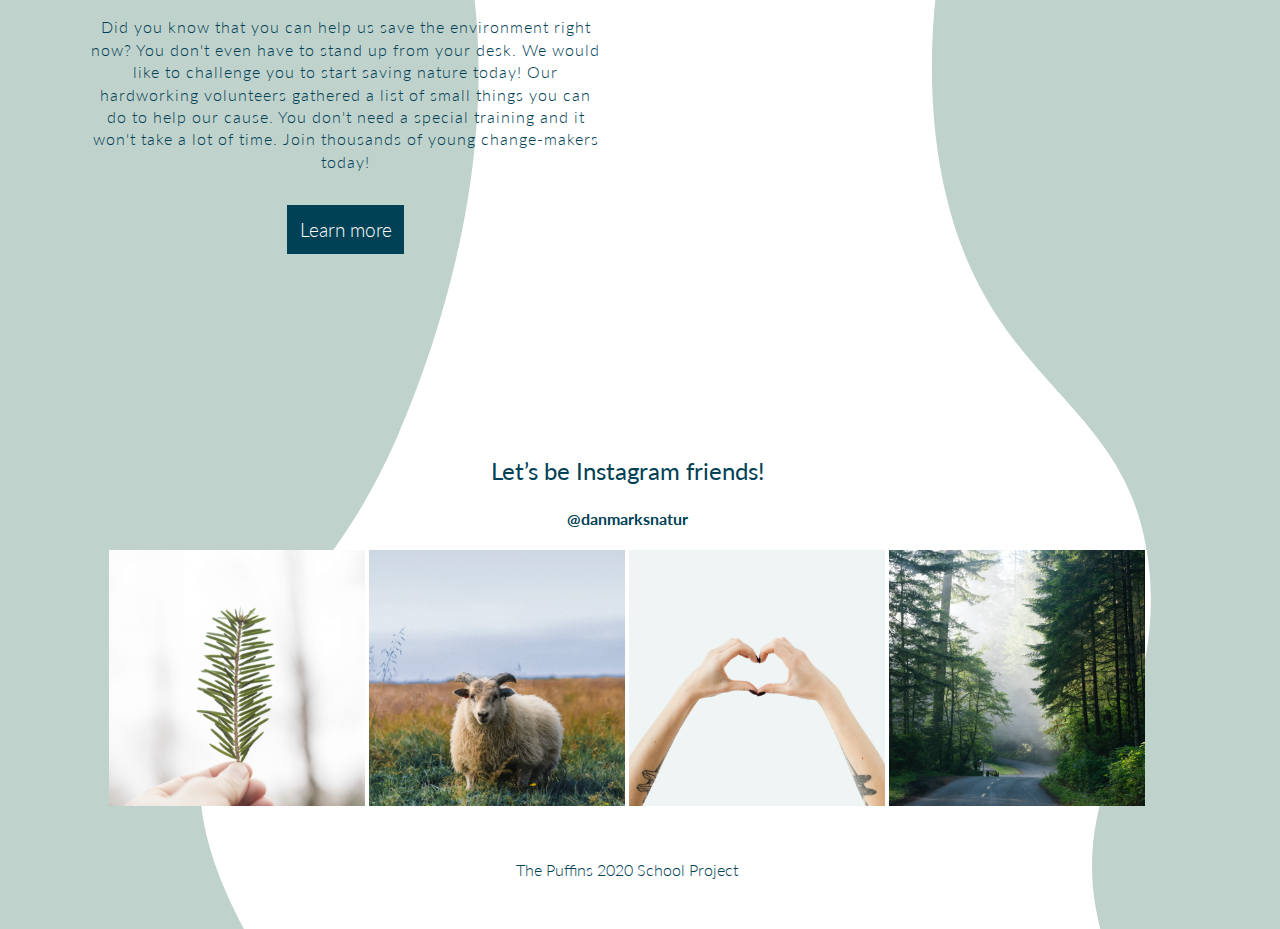
==== commit e7601721: "logo added" ====
--- a/index.html
+++ b/index.html
@@ -10,7 +10,7 @@
 
 <body>
 <div class="header">
-        <div id="logo"><a href="index.html"><img src="http://dn-brandguide.dk.dev.gorm.agency/wp-content/themes/GLZiStandardWordpress/images/dn-logo.png"></a></div>
+        <div class="logo"><a href="index.html"></a></div>
         <nav>
         <ul>
             <li><a href="index.html">Main</a></li>
--- a/style.css
+++ b/style.css
@@ -39,7 +39,7 @@
 }
 
 nav {
-    color: white;
+    color: #004155;
     font-size: 1.3rem;
     position: relative;
     z-index: 5;
@@ -85,11 +85,14 @@
     border: none;
 }
 
-#logo {
+.logo {
+    background-image: url(img/DN-logo_hvid_skrift_CMYK_small.png);
     position: absolute;
     z-index: 5;
     top: 10px;
     left: 10px;
+    width: 100%;
+    background-repeat: no-repeat;
 }
 
 #title {
@@ -380,3 +383,16 @@
     right: 0px;
     z-index: -1;
 }
+
+
+.header-2 {
+    background-image: url("img/people2.png");
+    background-repeat: no-repeat;
+    background-size: cover;
+    background-position: center;
+    height: 70vh;
+    width: 100%;
+    top: 0px;
+    left: 0px;
+    z-index: 1;
+}
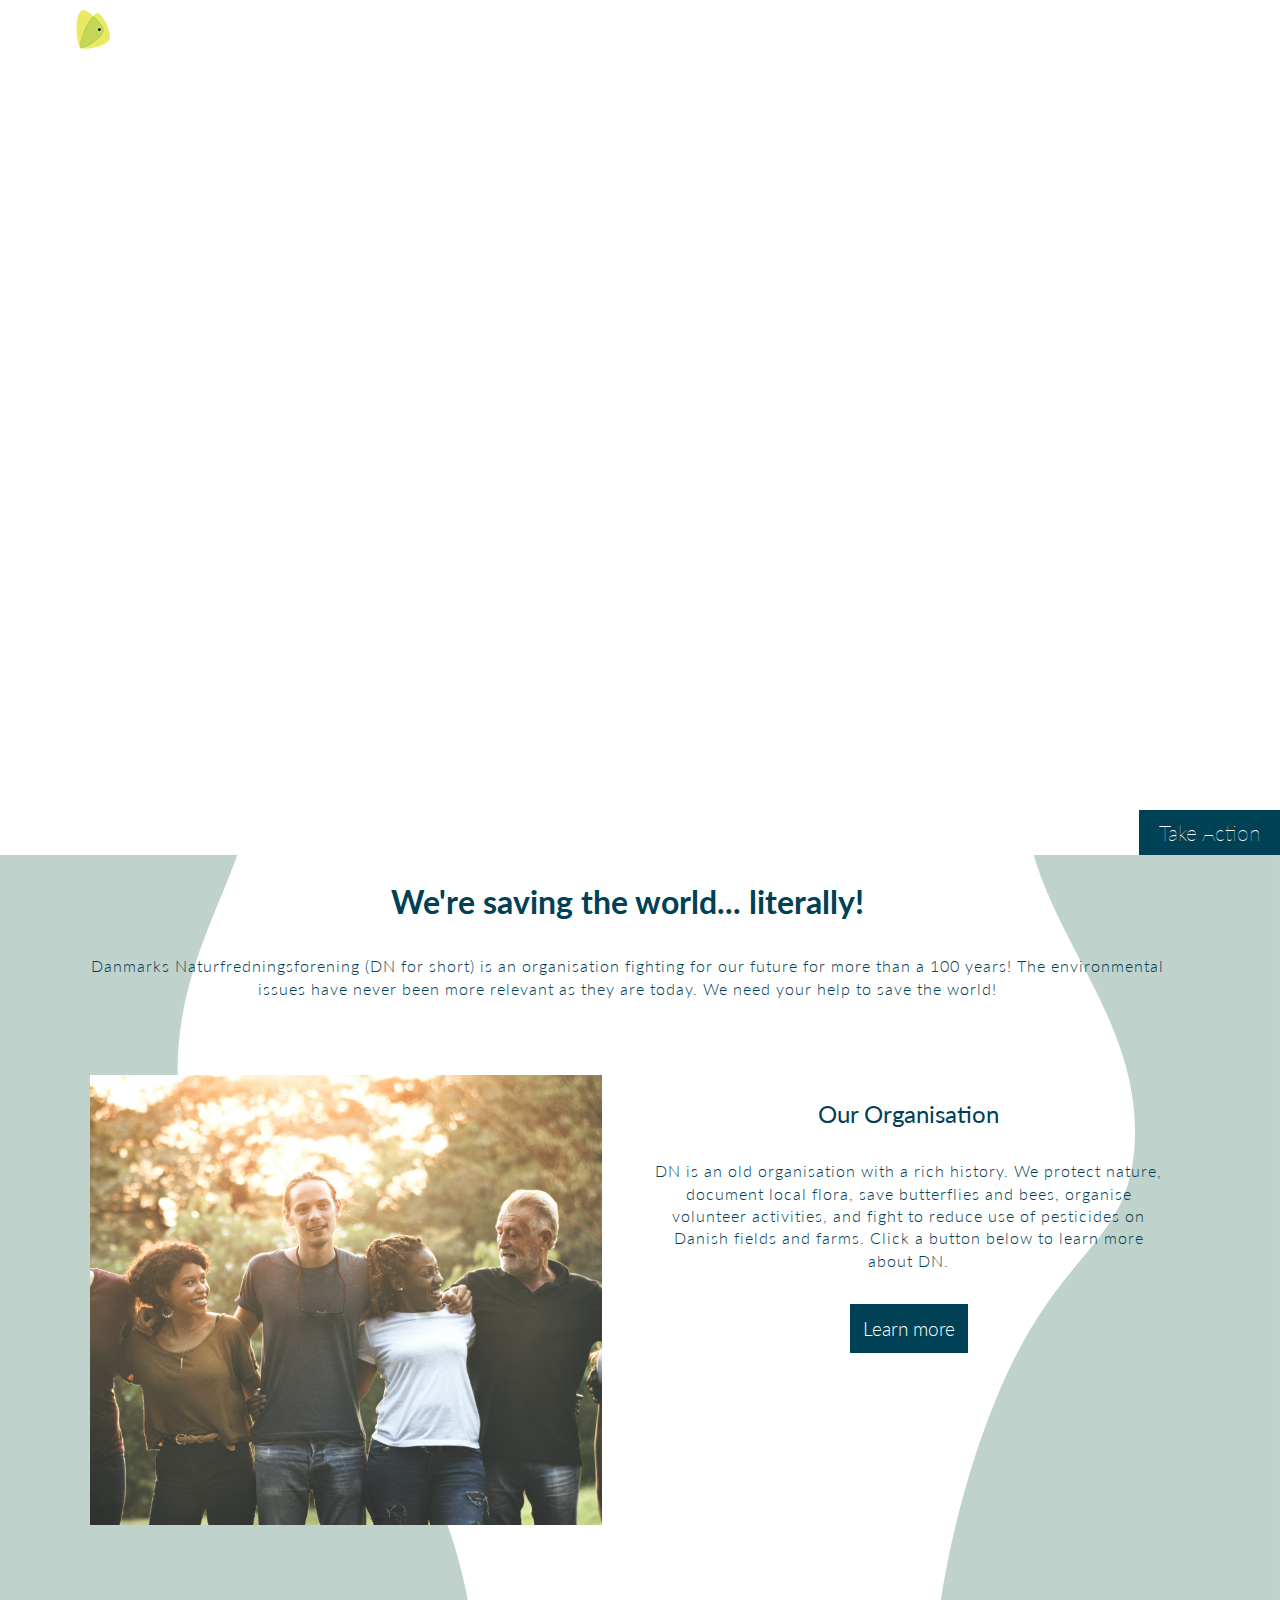
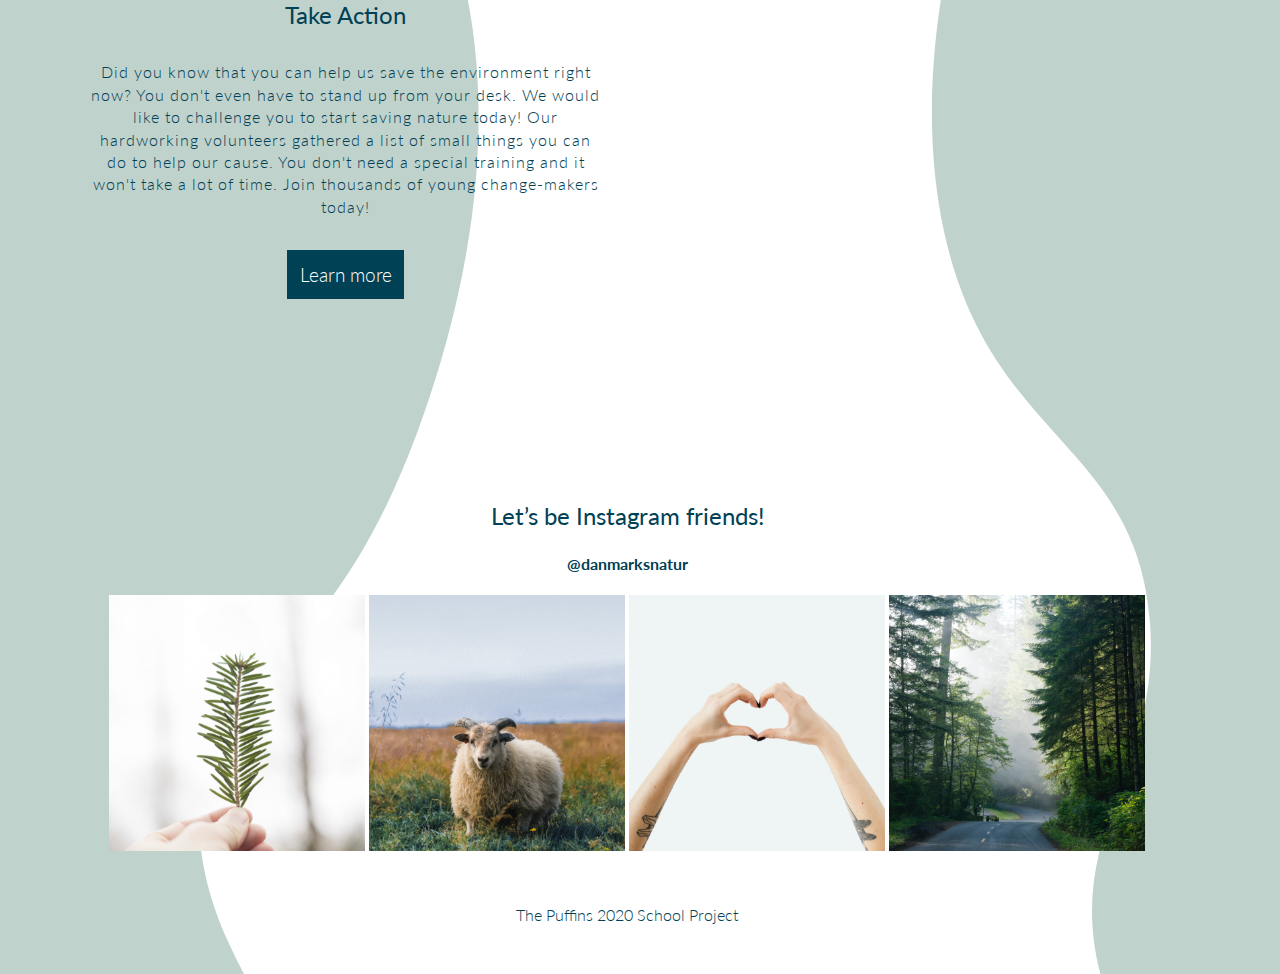
==== commit 7d3c390c: "logo" ====
--- a/index.html
+++ b/index.html
@@ -10,7 +10,7 @@
 
 <body>
 <div class="header">
-        <div class="logo"><a href="index.html"></a></div>
+       <div class="logo"><a href="index.html"></a></div></div>
         <nav>
         <ul>
             <li><a href="index.html">Main</a></li>
@@ -19,7 +19,6 @@
             <li class="wow"><a href="action.html">Take Action</a></li>
         </ul>
     </nav>
-    </div>
     <div class="content">
 
 
--- a/style.css
+++ b/style.css
@@ -86,12 +86,13 @@
 }
 
 .logo {
-    background-image: url(img/DN-logo_hvid_skrift_CMYK_small.png);
+    background: url(img/DN-logo_hvid_skrift_CMYK_small.png);
     position: absolute;
     z-index: 5;
     top: 10px;
     left: 10px;
-    width: 100%;
+    width: 100vw;
+    height: 100vh;
     background-repeat: no-repeat;
 }
 
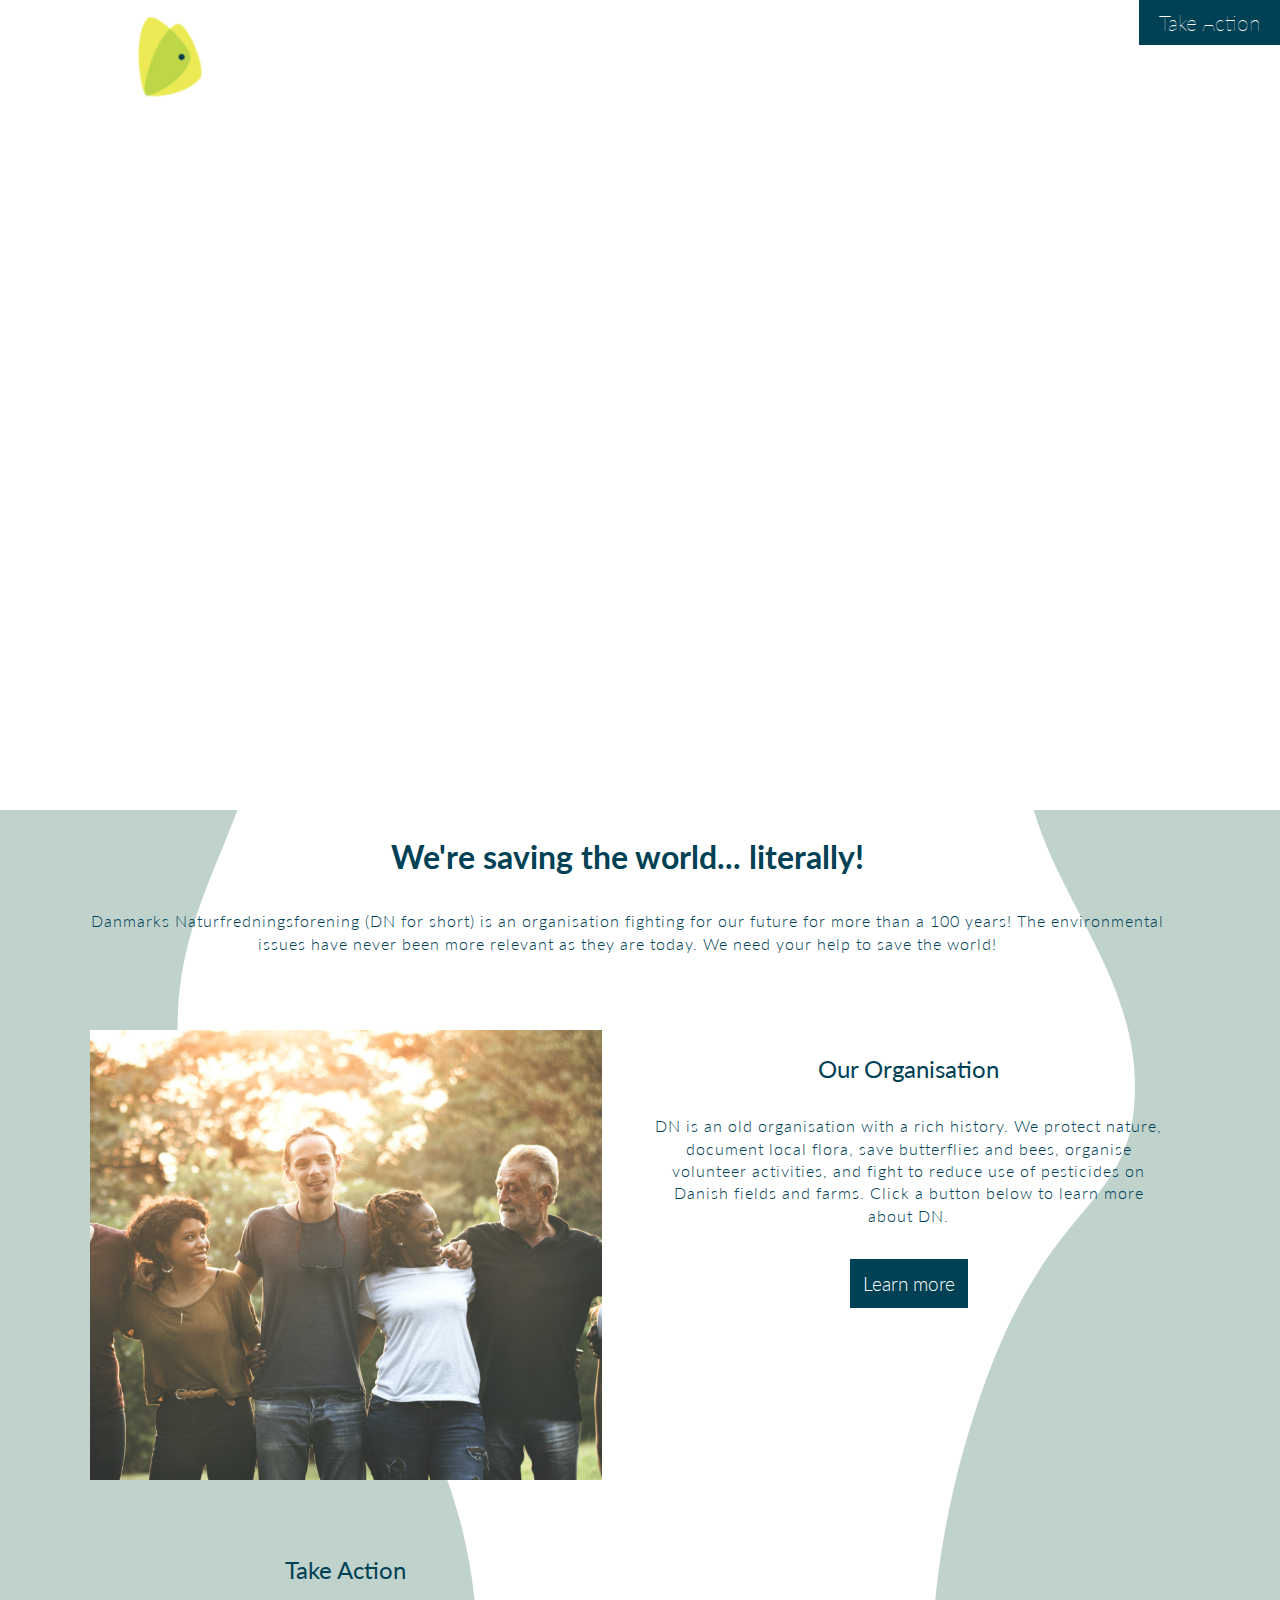
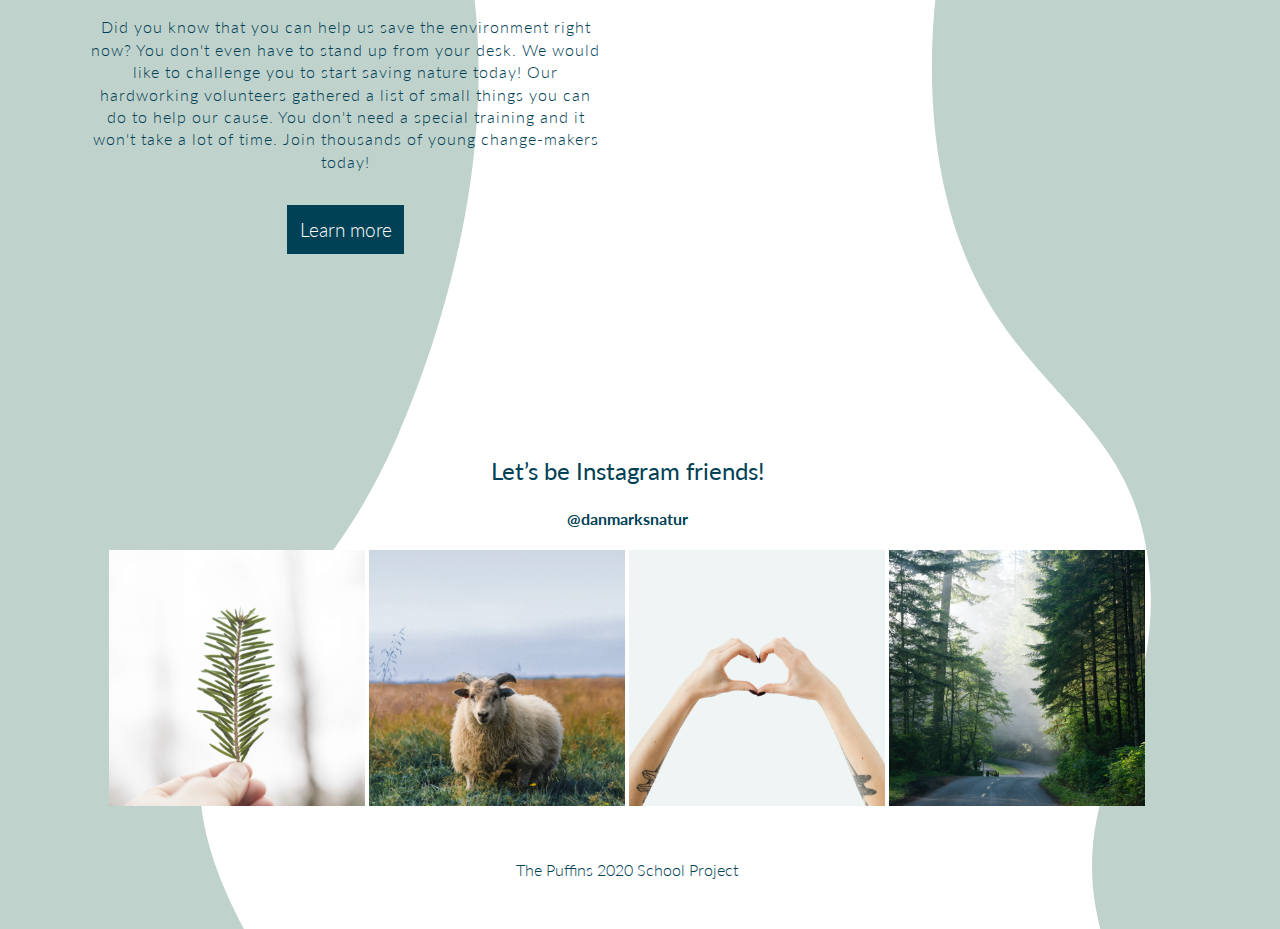
==== commit 88084c84: "logo adjusted (it's a mess!)" ====
--- a/index.html
+++ b/index.html
@@ -9,16 +9,17 @@
 </head>
 
 <body>
-<div class="header">
-       <div class="logo"><a href="index.html"></a></div></div>
+    <div class="header">
+        <a href="index.html"><img class="logo" src="img/dn-logo.png"></a>
         <nav>
-        <ul>
-            <li><a href="index.html">Main</a></li>
-            <li><a href="about.html">About</a></li>
-            <li><a href="soon.html">Blog</a></li>
-            <li class="wow"><a href="action.html">Take Action</a></li>
-        </ul>
-    </nav>
+            <ul>
+                <li><a href="index.html">Main</a></li>
+                <li><a href="about.html">About</a></li>
+                <li><a href="soon.html">Blog</a></li>
+                <li class="wow"><a href="action.html">Take Action</a></li>
+            </ul>
+        </nav>
+    </div>
     <div class="content">
 
 
@@ -62,6 +63,4 @@
 
         <footer>The Puffins 2020 School Project</footer>
     </div>
-</body>
-
-</html>
+</body></html>
--- a/style.css
+++ b/style.css
@@ -64,10 +64,19 @@
     padding: 10px;
 }
 
+nav {
+    display: flex;
+    justify-content: flex-end;
+}
+
 nav a {
     color: white;
     text-decoration: none;
     padding: 10px;
+}
+
+.subpage_menu li a {
+    color: black;
 }
 
 nav a:hover,
@@ -86,14 +95,12 @@
 }
 
 .logo {
-    background: url(img/DN-logo_hvid_skrift_CMYK_small.png);
     position: absolute;
     z-index: 5;
-    top: 10px;
-    left: 10px;
-    width: 100vw;
-    height: 100vh;
-    background-repeat: no-repeat;
+    top: 2%;
+    left: 1%;
+    width: 15vw;
+    height: auto;
 }
 
 #title {
@@ -246,6 +253,7 @@
     top: 0px;
     left: 0px;
     z-index: 1;
+    position: relative;
 }
 
 article {
@@ -397,3 +405,31 @@
     left: 0px;
     z-index: 1;
 }
+
+.curve-left1 {
+    width: 40vw;
+    height: 191vh;
+    background-image: url(svg/shape%201.svg);
+    background-repeat: no-repeat;
+    background-position: center;
+    background-size: cover;
+    position: absolute;
+    left: 0px;
+    z-index: -1;
+    top: 0;
+
+
+}
+
+.curve-right1 {
+    width: 30vw;
+    height: 191vh;
+    background-image: url(svg/shape%202.svg);
+    background-repeat: no-repeat;
+    background-position: center;
+    background-size: cover;
+    position: absolute;
+    right: 0px;
+    z-index: -1;
+    top: 0;
+}
